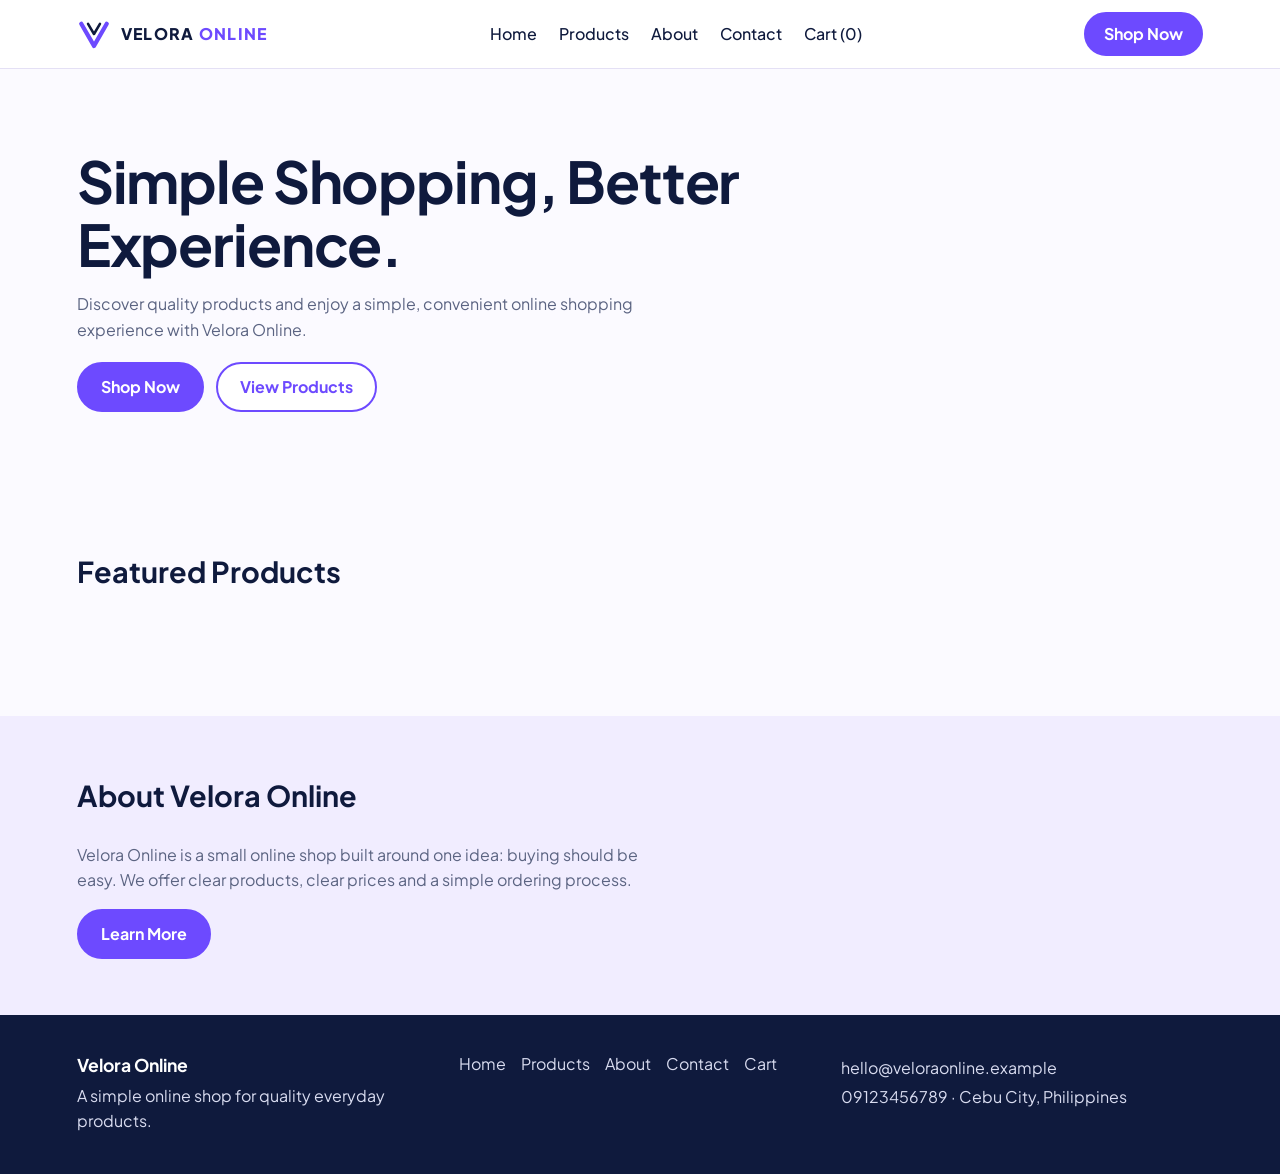
==== index.html @ 1c0838ac "Create index.html for Velora Online homepage This HTML file serves as the main structure for the Vel" ====
<!DOCTYPE html>
<html lang="en">
<head>
  <meta charset="UTF-8">
  <meta name="viewport" content="width=device-width, initial-scale=1">
  <title>Home - Velora Online</title>
  <link rel="preconnect" href="https://fonts.googleapis.com">
  <link href="https://fonts.googleapis.com/css2?family=Plus+Jakarta+Sans:wght@400;500;700;800&display=swap" rel="stylesheet">
  <link rel="stylesheet" href="style.css">
  <link rel="stylesheet" href="https://pyscript.net/releases/2024.5.2/core.css">
  <script type="module" src="https://pyscript.net/releases/2024.5.2/core.js"></script>
</head>
<body>
  <header class="site-header">
    <a href="index.html" class="logo" aria-label="Velora Online home">
      <svg class="logo-mark" viewBox="0 0 40 40" aria-hidden="true"><path d="M5 8 L20 34 L35 8" fill="none" stroke="#6d4aff" stroke-width="5" stroke-linecap="round" stroke-linejoin="round"/><path d="M13 8 L20 20 L27 8" fill="none" stroke="#0f1a3d" stroke-width="3" stroke-linecap="round" stroke-linejoin="round"/></svg>
      <span class="logo-text">VELORA <span>ONLINE</span></span>
    </a>
    <nav>
      <a href="index.html">Home</a>
      <a href="products.html">Products</a>
      <a href="about.html">About</a>
      <a href="contact.html">Contact</a>
      <a href="cart.html">Cart (<span class="cart-count">0</span>)</a>
    </nav>
    <a href="products.html" class="btn btn-small">Shop Now</a>
  </header>
  <main>
    <section class="hero">
      <h1>Simple Shopping, Better Experience.</h1>
      <p>Discover quality products and enjoy a simple, convenient online shopping experience with Velora Online.</p>
      <div class="hero-buttons">
        <a href="products.html" class="btn">Shop Now</a>
        <a href="products.html" class="btn btn-outline">View Products</a>
      </div>
    </section>
    <section class="section">
      <h2>Featured Products</h2>
      <p id="cart-message" class="message" role="status"></p>
      <div id="featured-grid" class="grid"></div>
    </section>
    <section class="section tint">
      <h2>About Velora Online</h2>
      <p class="text">Velora Online is a small online shop built around one idea: buying should be easy. We offer clear products, clear prices and a simple ordering process.</p>
      <a href="about.html" class="btn">Learn More</a>
    </section>
  </main>
  <footer class="site-footer">
    <div>
      <strong>Velora Online</strong>
      <p>A simple online shop for quality everyday products.</p>
    </div>
    <div>
      <a href="index.html">Home</a> <a href="products.html">Products</a> <a href="about.html">About</a> <a href="contact.html">Contact</a> <a href="cart.html">Cart</a>
    </div>
    <div>
      <p>hello@veloraonline.example</p>
      <p>09123456789 · Cebu City, Philippines</p>
    </div>
  </footer>
  <script type="py" src="main.py"></script>
</body>
</html>
---- style.css ----
:root { --navy:#0f1a3d; --violet:#6d4aff; --soft:#f1edff; --bg:#fbfaff; --muted:#5b6482; --line:#e4e0f5; --red:#c0264b; }
* { box-sizing: border-box; }
html { scroll-behavior: smooth; }
body { margin:0; font-family:"Plus Jakarta Sans",system-ui,sans-serif; color:var(--navy); background:var(--bg); line-height:1.6; overflow-x:hidden; }
[hidden] { display:none !important; }
img { max-width:100%; display:block; }

/* Header */
.site-header { position:sticky; top:0; z-index:10; display:flex; flex-wrap:wrap; justify-content:space-between; align-items:center; gap:10px 20px; padding:12px 6vw; background:#fff; border-bottom:1px solid var(--line); }
.logo { display:flex; align-items:center; gap:10px; text-decoration:none; color:var(--navy); }
.logo-mark { width:34px; height:34px; }
.logo-text { font-weight:800; letter-spacing:.08em; }
.logo-text span { color:var(--violet); }
nav { display:flex; flex-wrap:wrap; gap:8px 22px; }
nav a { color:var(--navy); text-decoration:none; font-weight:500; }
nav a:hover { color:var(--violet); }

/* Buttons */
.btn { display:inline-block; border:2px solid var(--violet); cursor:pointer; padding:10px 22px; border-radius:999px; background:var(--violet); color:#fff; font:inherit; font-weight:700; text-decoration:none; text-align:center; transition:transform .15s, background .15s; }
.btn:hover { background:#5636e6; transform:translateY(-2px); }
.btn-outline { background:#fff; color:var(--violet); }
.btn-outline:hover { background:var(--soft); }
.btn-small { padding:7px 18px; }
a:focus-visible, button:focus-visible, input:focus-visible, textarea:focus-visible { outline:3px solid var(--violet); outline-offset:2px; }

/* Layout */
.hero { padding:80px 6vw; max-width:900px; }
.hero h1 { margin:0 0 16px; font-size:clamp(2.2rem,6vw,3.6rem); line-height:1.1; letter-spacing:-.02em; }
.hero p, .text { max-width:600px; color:var(--muted); }
.hero-buttons, .card-buttons { display:flex; flex-wrap:wrap; gap:12px; margin-top:20px; }
.section { padding:56px 6vw; }
.section h2 { margin:0 0 24px; font-size:1.8rem; }
.tint { background:var(--soft); }
.grid { display:grid; grid-template-columns:repeat(auto-fit,minmax(230px,1fr)); gap:22px; }
.card { background:#fff; border:1px solid var(--line); border-radius:20px; padding:22px; }
.card h3 { margin:0 0 8px; }
.product-card { transition:box-shadow .2s, transform .2s; }
.product-card:hover { transform:translateY(-4px); box-shadow:0 12px 28px rgba(109,74,255,.15); }
.product-card img { border-radius:14px; margin-bottom:12px; width:100%; }
.product-card p { margin:0 0 6px; color:var(--muted); }
.price { color:var(--navy) !important; font-weight:800; font-size:1.3rem; }
.message { color:var(--violet); font-weight:700; min-height:1.6em; }

/* Product details */
.detail { display:grid; grid-template-columns:repeat(auto-fit,minmax(260px,1fr)); gap:28px; }
.detail img { border-radius:16px; width:100%; }
.detail h1 { margin:0; }
.qty-box { display:flex; align-items:center; gap:8px; }
.qty-btn { width:40px; height:40px; border-radius:50%; border:1px solid var(--line); background:#fff; font-size:1.2rem; cursor:pointer; color:var(--navy); }
.qty-btn:hover { background:var(--soft); }
.qty-box input { width:70px; text-align:center; }

/* Forms */
label { display:block; margin:14px 0 6px; font-weight:700; }
input, textarea { width:100%; padding:11px 14px; border:1px solid var(--line); border-radius:12px; font:inherit; color:var(--navy); background:#fff; }
form .btn { margin-top:16px; }
.error { color:var(--red); font-weight:500; margin:6px 0 0; min-height:1.2em; }
.hint { color:var(--muted); font-size:.9rem; margin:6px 0 0; }
.order-layout { display:grid; grid-template-columns:repeat(auto-fit,minmax(280px,1fr)); gap:22px; align-items:start; }
.confirm { max-width:520px; }

/* Cart */
.cart-row { display:grid; grid-template-columns:80px 1fr auto auto auto; gap:14px; align-items:center; padding:14px; background:#fff; border:1px solid var(--line); border-radius:16px; margin-bottom:12px; }
.cart-row img { border-radius:10px; width:80px; }
.cart-row .qty-box span { min-width:24px; text-align:center; font-weight:700; }
.remove-btn { border:0; background:none; color:var(--red); font-weight:700; cursor:pointer; font:inherit; }
.summary { max-width:520px; margin-top:20px; }
.results { margin:0 0 8px; }
.results div { display:flex; justify-content:space-between; gap:12px; padding:7px 0; }
.results dt { color:var(--muted); }
.results dd { margin:0; font-weight:700; }
.results .total dt, .results .total dd { color:var(--navy); font-size:1.15rem; font-weight:800; }
.order-items { padding-left:18px; color:var(--muted); }

/* Footer */
.site-footer { display:grid; grid-template-columns:repeat(auto-fit,minmax(220px,1fr)); gap:20px; background:var(--navy); color:#d9dcf0; padding:36px 6vw; }
.site-footer a { color:#d9dcf0; margin-right:12px; text-decoration:none; }
.site-footer a:hover { text-decoration:underline; }
.site-footer strong { color:#fff; font-size:1.1rem; }
.site-footer p { margin:4px 0; }

@media (max-width:640px) {
  .site-header { flex-direction:column; align-items:flex-start; }
  .cart-row { grid-template-columns:70px 1fr; }
  .cart-row img { width:70px; }
}
@media (prefers-reduced-motion:reduce) { html { scroll-behavior:auto; } .btn, .product-card { transition:none; } }
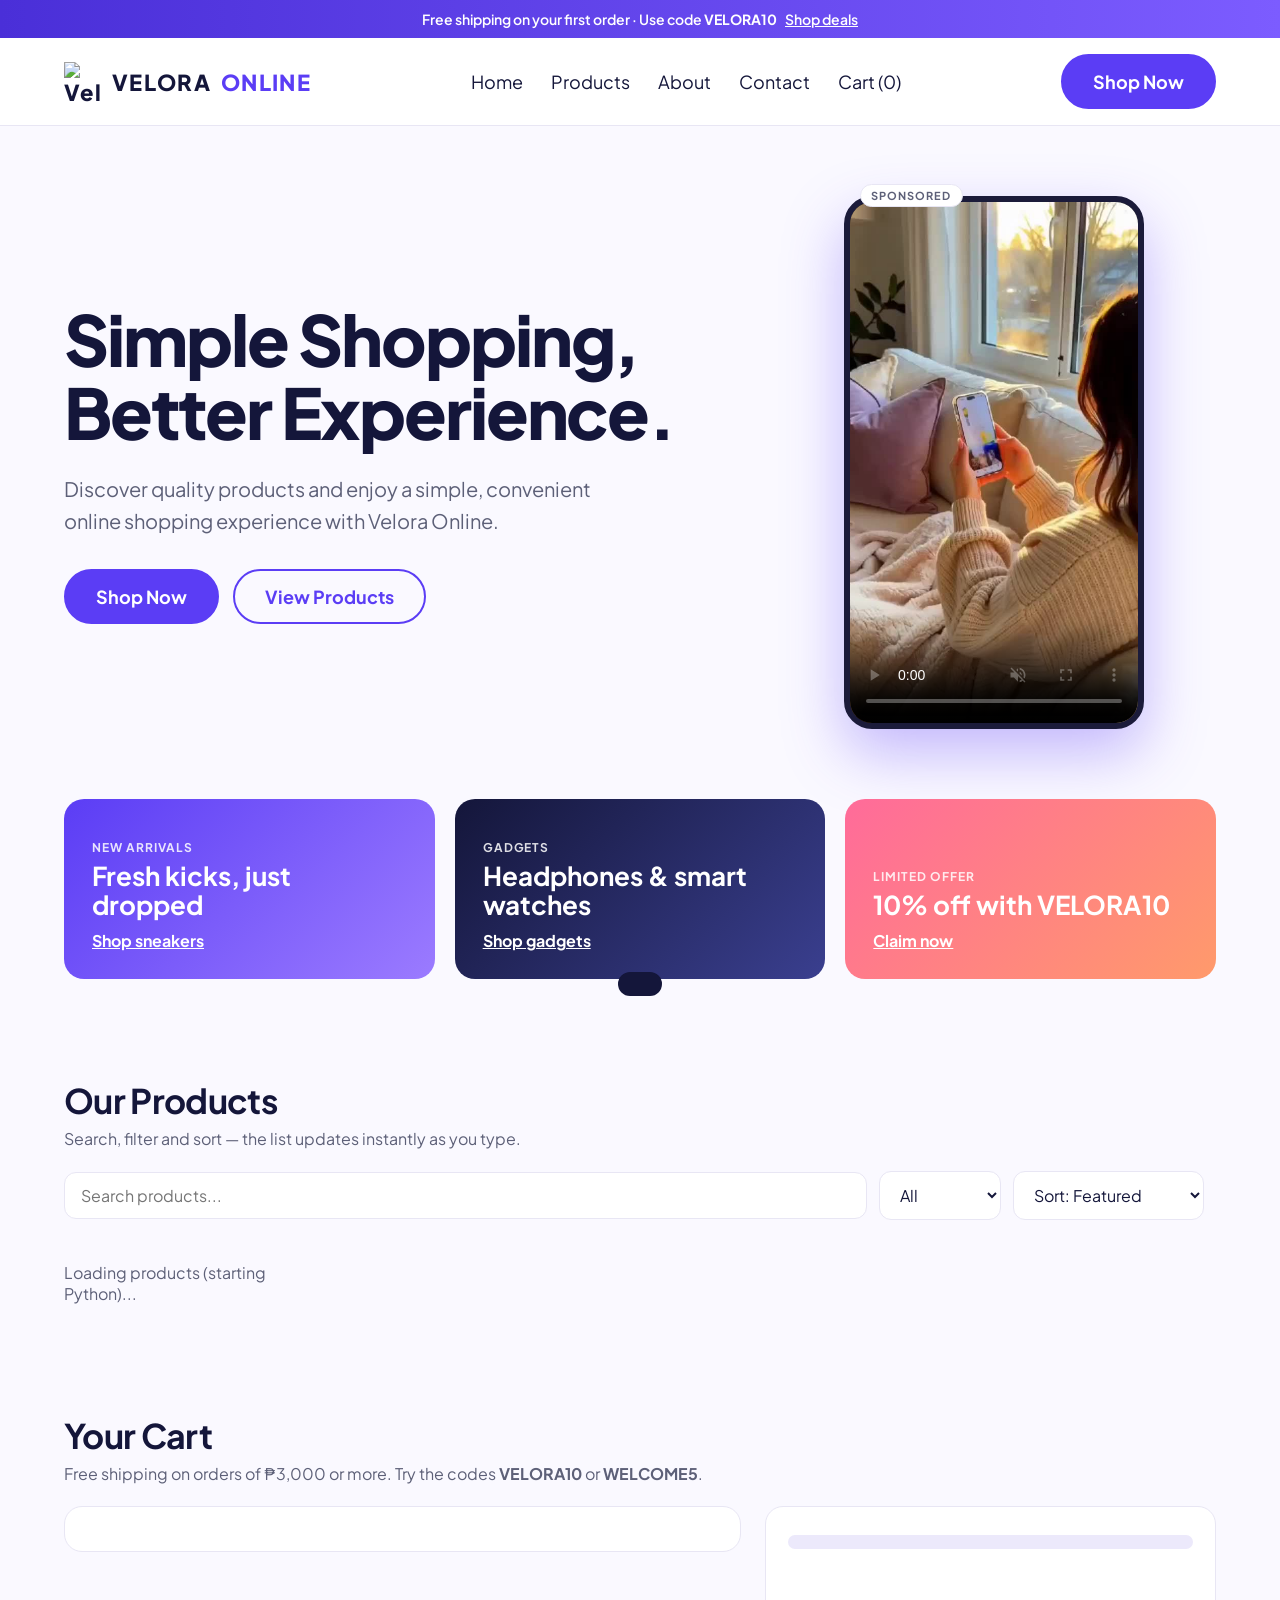
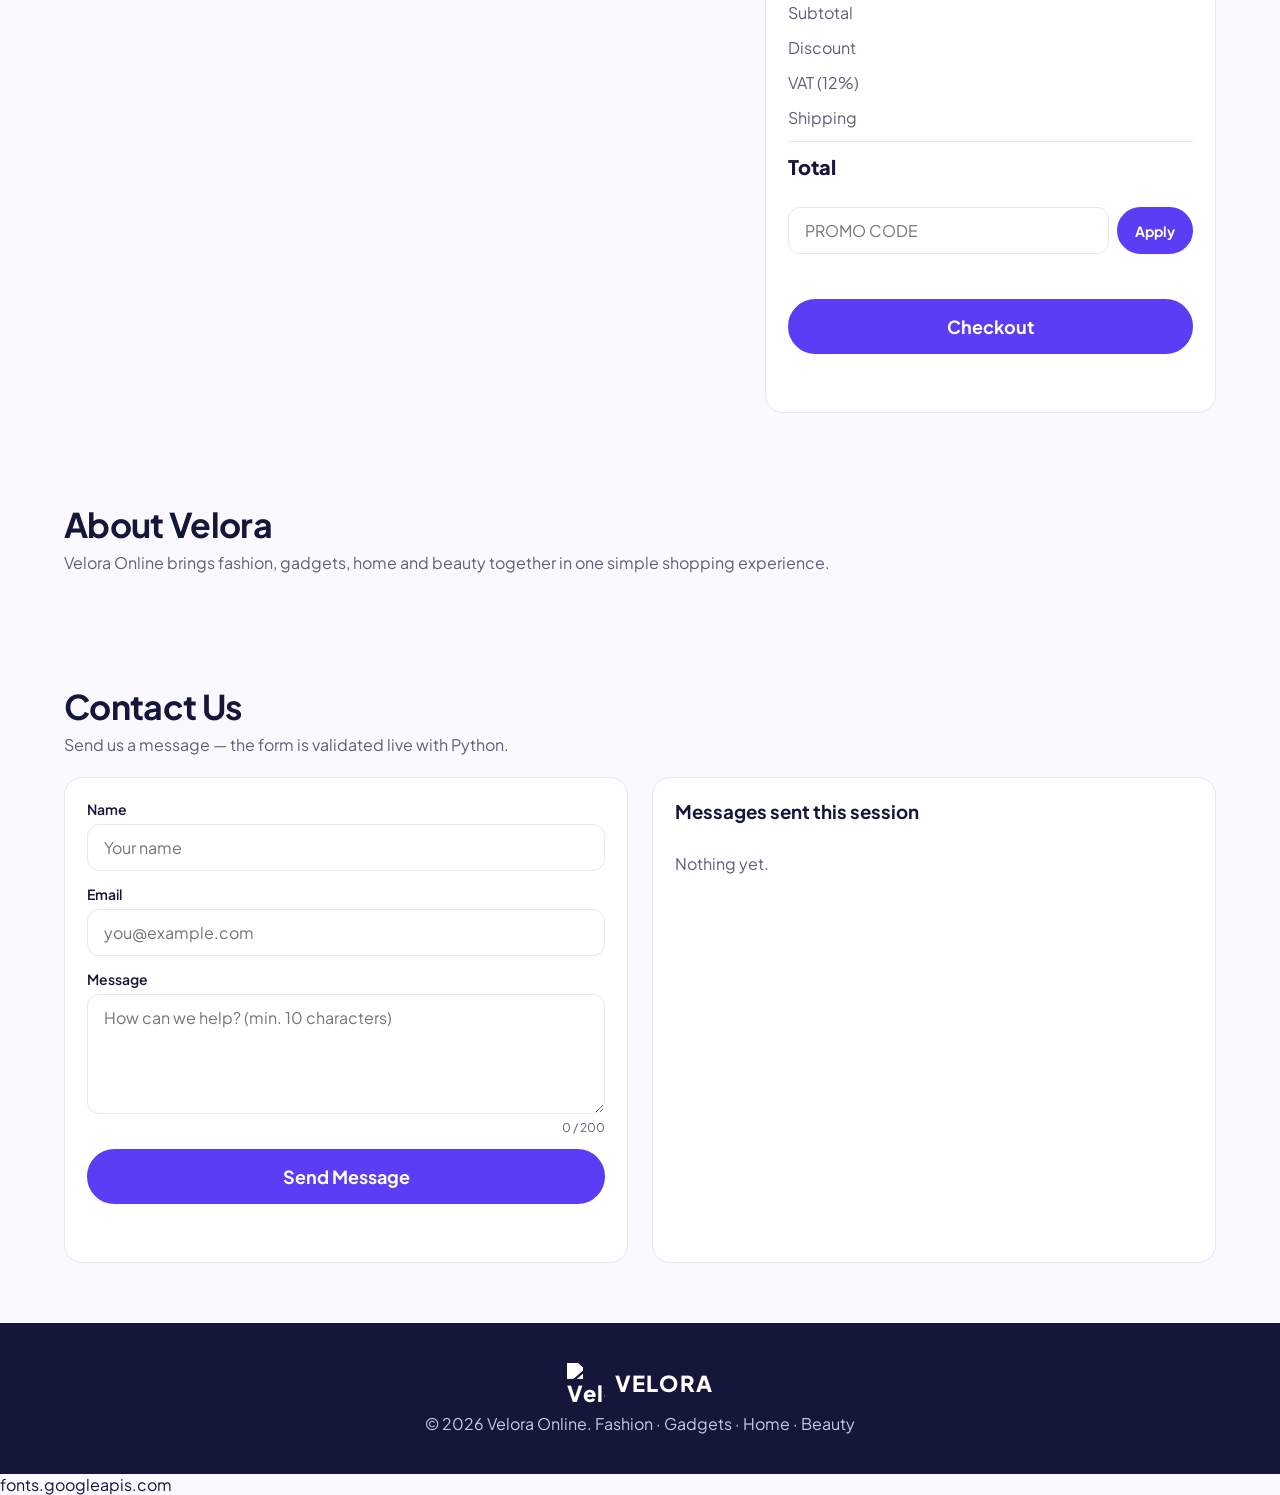
==== commit 46ed2625: "Update index.html" ====
--- a/index.html
+++ b/index.html
@@ -1,63 +1,399 @@
 <!DOCTYPE html>
 <html lang="en">
 <head>
-  <meta charset="UTF-8">
-  <meta name="viewport" content="width=device-width, initial-scale=1">
-  <title>Home - Velora Online</title>
-  <link rel="preconnect" href="https://fonts.googleapis.com">
-  <link href="https://fonts.googleapis.com/css2?family=Plus+Jakarta+Sans:wght@400;500;700;800&display=swap" rel="stylesheet">
-  <link rel="stylesheet" href="style.css">
-  <link rel="stylesheet" href="https://pyscript.net/releases/2024.5.2/core.css">
-  <script type="module" src="https://pyscript.net/releases/2024.5.2/core.js"></script>
+<meta charset="UTF-8">
+<meta name="viewport" content="width=device-width, initial-scale=1">
+<title>Home - Velora Online</title>
+<link rel="icon" href="logo.svg" type="image/svg+xml">
+<link href="https://fonts.googleapis.com/css2?family=Plus+Jakarta+Sans:wght@400;500;600;700;800&display=swap" rel="stylesheet">
+<style>
+:root{--brand:#5b3df5;--ink:#14163a;--muted:#5d6078;--bg:#faf9ff;--line:#e8e6f4}
+*{box-sizing:border-box;margin:0;padding:0}
+body{font-family:'Plus Jakarta Sans',system-ui,sans-serif;color:var(--ink);background:var(--bg)}
+a{color:inherit;text-decoration:none}
+.topbar{background:linear-gradient(90deg,#4a2fd8,#7c5cff);color:#fff;text-align:center;padding:10px 16px;font-size:14px;font-weight:600}
+.topbar a{text-decoration:underline;margin-left:8px}
+header{background:#fff;border-bottom:1px solid var(--line);position:sticky;top:0;z-index:10}
+.nav{max-width:1200px;margin:auto;display:flex;align-items:center;justify-content:space-between;padding:16px 24px;gap:16px}
+.logo{display:flex;align-items:center;gap:10px;font-weight:800;letter-spacing:.06em;font-size:22px}
+.logo img{width:38px;height:40px}
+.logo span{color:var(--brand)}
+nav{display:flex;gap:28px;font-size:18px}
+nav a:hover{color:var(--brand)}
+.btn{display:inline-block;background:var(--brand);color:#fff;font-weight:700;padding:14px 30px;border-radius:999px;border:2px solid var(--brand);font-size:18px;transition:.2s}
+.btn:hover{background:#4630d0}
+.btn.ghost{background:transparent;color:var(--brand)}
+.btn.ghost:hover{background:#efeaff}
+.hero{max-width:1200px;margin:auto;padding:70px 24px;display:grid;grid-template-columns:1.2fr .8fr;gap:40px;align-items:center}
+.hero h1{font-size:clamp(38px,5.5vw,70px);line-height:1.05;letter-spacing:-.03em;font-weight:800}
+.hero p{color:var(--muted);font-size:20px;line-height:1.6;margin:24px 0 32px;max-width:560px}
+.cta{display:flex;gap:14px;flex-wrap:wrap}
+.ad{justify-self:center;width:100%;max-width:300px;position:relative}
+.ad .tag{position:absolute;top:-12px;left:16px;background:#fff;color:var(--muted);font-size:11px;font-weight:700;letter-spacing:.1em;padding:4px 10px;border-radius:999px;border:1px solid var(--line);z-index:2}
+.phone{border-radius:28px;overflow:hidden;box-shadow:0 24px 60px rgba(91,61,245,.35);background:#000;aspect-ratio:9/16;border:6px solid #1b1b3a}
+.phone video{width:100%;height:100%;object-fit:cover;display:block}
+.promos{max-width:1200px;margin:0 auto;padding:0 24px 70px;display:grid;grid-template-columns:repeat(3,1fr);gap:20px}
+.promo{border-radius:20px;padding:28px;color:#fff;min-height:180px;display:flex;flex-direction:column;justify-content:flex-end;position:relative;overflow:hidden}
+.promo small{font-weight:700;letter-spacing:.08em;opacity:.85;font-size:12px}
+.promo h3{font-size:26px;margin:6px 0 10px;line-height:1.15}
+.promo a{font-weight:700;text-decoration:underline}
+.p1{background:linear-gradient(135deg,#5b3df5,#9b7bff)}
+.p2{background:linear-gradient(135deg,#14163a,#3a3f8f)}
+.p3{background:linear-gradient(135deg,#ff6b9a,#ff9a6b)}
+.promo::after{content:"";position:absolute;right:-30px;top:-30px;width:130px;height:130px;background:url(logo.svg) center/contain no-repeat;opacity:.15;filter:brightness(10)}
+footer{background:var(--ink);color:#c9cbe6;padding:40px 24px;text-align:center}
+footer .logo{justify-content:center;color:#fff;margin-bottom:10px}
+@media(max-width:860px){nav{display:none}.hero{grid-template-columns:1fr;padding-top:40px}.promos{grid-template-columns:1fr}.nav .btn{padding:10px 20px;font-size:16px}}
+
+section.block{max-width:1200px;margin:0 auto;padding:30px 24px 60px}
+section.block h2{font-size:34px;letter-spacing:-.02em;margin-bottom:6px}
+section.block .sub{color:var(--muted);margin-bottom:22px}
+.tools{display:flex;gap:12px;flex-wrap:wrap;margin-bottom:22px;align-items:center}
+.tools input,.tools select,.field input,.field textarea,.promo-row input{font:inherit;padding:12px 16px;border:1.5px solid var(--line);border-radius:12px;background:#fff;color:var(--ink);outline:none}
+.tools input{flex:1;min-width:200px}
+.tools input:focus,.tools select:focus,.field input:focus,.field textarea:focus,.promo-row input:focus{border-color:var(--brand)}
+#result-count{color:var(--muted);font-size:14px;margin-left:auto}
+.grid{display:grid;grid-template-columns:repeat(auto-fill,minmax(230px,1fr));gap:18px}
+.card{background:#fff;border:1px solid var(--line);border-radius:18px;padding:18px;display:flex;flex-direction:column;gap:6px;transition:.2s}
+.card:hover{transform:translateY(-3px);box-shadow:0 12px 30px rgba(91,61,245,.15)}
+.thumb{height:130px;border-radius:12px;background:linear-gradient(135deg,#efeaff,#dcd2ff);display:grid;place-items:center;font-size:56px;margin-bottom:6px}
+.card small{color:var(--brand);font-weight:700;letter-spacing:.06em;font-size:11px;text-transform:uppercase}
+.card h3{font-size:17px}
+.row{display:flex;justify-content:space-between;align-items:center;margin-top:auto;padding-top:8px}
+.btn.sm{padding:8px 16px;font-size:14px;cursor:pointer;font-family:inherit}
+.empty{color:var(--muted);padding:20px 0}
+.cart-wrap{display:grid;grid-template-columns:1.5fr 1fr;gap:24px;align-items:start}
+.panel{background:#fff;border:1px solid var(--line);border-radius:18px;padding:22px}
+.item{display:grid;grid-template-columns:44px 1fr auto auto 28px;gap:12px;align-items:center;padding:12px 0;border-bottom:1px solid var(--line)}
+.item:last-child{border-bottom:0}
+.item .em{font-size:30px;text-align:center}
+.item small{display:block;color:var(--muted)}
+.qty{display:flex;align-items:center;gap:8px}
+.qty button,.x{border:1px solid var(--line);background:#fff;border-radius:8px;width:28px;height:28px;cursor:pointer;font-size:15px}
+.qty button:hover,.x:hover{background:#efeaff;border-color:var(--brand)}
+.x{border:0;color:#c0392b}
+.line{min-width:90px;text-align:right}
+.sum div{display:flex;justify-content:space-between;padding:7px 0;color:var(--muted)}
+.sum .total{color:var(--ink);font-weight:800;font-size:20px;border-top:1px solid var(--line);margin-top:6px;padding-top:12px}
+.promo-row{display:flex;gap:8px;margin:14px 0 6px}
+.promo-row input{flex:1;min-width:0;text-transform:uppercase}
+.msg{min-height:22px;font-size:14px;margin:4px 0 10px}
+.ok{color:#1f8f4e}.err{color:#c0392b}
+.bar{height:8px;background:#ece9fb;border-radius:99px;overflow:hidden;margin:6px 0 14px}
+.bar i{display:block;height:100%;width:0;background:linear-gradient(90deg,#5b3df5,#9b7bff);transition:width .3s}
+.full{width:100%;text-align:center;cursor:pointer;font-family:inherit}
+.contact{display:grid;grid-template-columns:1fr 1fr;gap:24px}
+.field{display:flex;flex-direction:column;gap:6px;margin-bottom:14px}
+.field label{font-weight:600;font-size:14px}
+.field textarea{min-height:120px;resize:vertical}
+.count{font-size:12px;color:var(--muted);text-align:right}
+#toast{position:fixed;bottom:24px;left:50%;transform:translate(-50%,120px);background:var(--ink);color:#fff;padding:12px 22px;border-radius:999px;font-weight:600;transition:.3s;z-index:50}
+#toast.show{transform:translate(-50%,0)}
+@media(max-width:860px){.cart-wrap,.contact{grid-template-columns:1fr}.item{grid-template-columns:36px 1fr auto 28px}.line{display:none}}
+</style>
+<link rel="stylesheet" href="https://pyscript.net/releases/2024.11.1/core.css">
+<script type="module" src="https://pyscript.net/releases/2024.11.1/core.js"></script>
 </head>
 <body>
-  <header class="site-header">
-    <a href="index.html" class="logo" aria-label="Velora Online home">
-      <svg class="logo-mark" viewBox="0 0 40 40" aria-hidden="true"><path d="M5 8 L20 34 L35 8" fill="none" stroke="#6d4aff" stroke-width="5" stroke-linecap="round" stroke-linejoin="round"/><path d="M13 8 L20 20 L27 8" fill="none" stroke="#0f1a3d" stroke-width="3" stroke-linecap="round" stroke-linejoin="round"/></svg>
-      <span class="logo-text">VELORA <span>ONLINE</span></span>
-    </a>
-    <nav>
-      <a href="index.html">Home</a>
-      <a href="products.html">Products</a>
-      <a href="about.html">About</a>
-      <a href="contact.html">Contact</a>
-      <a href="cart.html">Cart (<span class="cart-count">0</span>)</a>
-    </nav>
-    <a href="products.html" class="btn btn-small">Shop Now</a>
-  </header>
-  <main>
-    <section class="hero">
-      <h1>Simple Shopping, Better Experience.</h1>
-      <p>Discover quality products and enjoy a simple, convenient online shopping experience with Velora Online.</p>
-      <div class="hero-buttons">
-        <a href="products.html" class="btn">Shop Now</a>
-        <a href="products.html" class="btn btn-outline">View Products</a>
-      </div>
-    </section>
-    <section class="section">
-      <h2>Featured Products</h2>
-      <p id="cart-message" class="message" role="status"></p>
-      <div id="featured-grid" class="grid"></div>
-    </section>
-    <section class="section tint">
-      <h2>About Velora Online</h2>
-      <p class="text">Velora Online is a small online shop built around one idea: buying should be easy. We offer clear products, clear prices and a simple ordering process.</p>
-      <a href="about.html" class="btn">Learn More</a>
-    </section>
-  </main>
-  <footer class="site-footer">
-    <div>
-      <strong>Velora Online</strong>
-      <p>A simple online shop for quality everyday products.</p>
+<div class="topbar">Free shipping on your first order · Use code <b>VELORA10</b><a href="#products">Shop deals</a></div>
+<header>
+  <div class="nav">
+    <a class="logo" href="#"><img src="logo.svg" alt="Velora logo"> VELORA <span>ONLINE</span></a>
+    <nav><a href="#">Home</a><a href="#products">Products</a><a href="#about">About</a><a href="#contact">Contact</a><a id="cart-link" href="#cart">Cart (0)</a></nav>
+    <a class="btn" href="#products">Shop Now</a>
+  </div>
+</header>
+
+<section class="hero">
+  <div>
+    <h1>Simple Shopping, Better Experience.</h1>
+    <p>Discover quality products and enjoy a simple, convenient online shopping experience with Velora Online.</p>
+    <div class="cta"><a class="btn" href="#products">Shop Now</a><a class="btn ghost" href="#products">View Products</a></div>
+  </div>
+  <aside class="ad">
+    <span class="tag">SPONSORED</span>
+    <div class="phone">
+      <video src="ad.mp4" poster="poster.jpg" autoplay muted loop playsinline controls></video>
     </div>
-    <div>
-      <a href="index.html">Home</a> <a href="products.html">Products</a> <a href="about.html">About</a> <a href="contact.html">Contact</a> <a href="cart.html">Cart</a>
+  </aside>
+</section>
+
+<section class="promos">
+  <div class="promo p1"><small>NEW ARRIVALS</small><h3>Fresh kicks, just dropped</h3><a href="#">Shop sneakers</a></div>
+  <div class="promo p2"><small>GADGETS</small><h3>Headphones &amp; smart watches</h3><a href="#">Shop gadgets</a></div>
+  <div class="promo p3"><small>LIMITED OFFER</small><h3>10% off with VELORA10</h3><a href="#">Claim now</a></div>
+</section>
+
+
+<section class="block" id="shop">
+  <h2 id="products">Our Products</h2>
+  <p class="sub">Search, filter and sort &mdash; the list updates instantly as you type.</p>
+  <div class="tools">
+    <input id="search" type="search" placeholder="Search products...">
+    <select id="category"><option>All</option><option>Fashion</option><option>Gadgets</option><option>Home</option><option>Beauty</option></select>
+    <select id="sort"><option value="default">Sort: Featured</option><option value="low">Price: Low to High</option><option value="high">Price: High to Low</option></select>
+    <span id="result-count"></span>
+  </div>
+  <div class="grid" id="product-grid"><p class="empty">Loading products (starting Python)...</p></div>
+</section>
+
+<section class="block" id="cart">
+  <h2>Your Cart</h2>
+  <p class="sub">Free shipping on orders of &#8369;3,000 or more. Try the codes <b>VELORA10</b> or <b>WELCOME5</b>.</p>
+  <div class="cart-wrap">
+    <div class="panel" id="cart-items"></div>
+    <div class="panel sum">
+      <div class="bar"><i id="ship-bar"></i></div>
+      <p class="msg" id="ship-msg"></p>
+      <div><span>Subtotal</span><span id="subtotal"></span></div>
+      <div><span id="disc-label">Discount</span><span id="discount"></span></div>
+      <div><span>VAT (12%)</span><span id="tax"></span></div>
+      <div><span>Shipping</span><span id="shipping"></span></div>
+      <div class="total"><span>Total</span><span id="total"></span></div>
+      <div class="promo-row"><input id="promo" placeholder="Promo code"><button class="btn sm" id="apply-promo">Apply</button></div>
+      <p class="msg" id="promo-msg"></p>
+      <button class="btn full" id="checkout">Checkout</button>
+      <p class="msg" id="order-msg"></p>
     </div>
-    <div>
-      <p>hello@veloraonline.example</p>
-      <p>09123456789 · Cebu City, Philippines</p>
-    </div>
-  </footer>
-  <script type="py" src="main.py"></script>
+  </div>
+</section>
+
+<section class="block" id="about">
+  <h2>About Velora</h2>
+  <p class="sub">Velora Online brings fashion, gadgets, home and beauty together in one simple shopping experience.</p>
+</section>
+
+<section class="block">
+  <h2>Contact Us</h2>
+  <p class="sub">Send us a message &mdash; the form is validated live with Python.</p>
+  <div class="contact">
+    <form class="panel" id="contact-form" novalidate>
+      <div class="field"><label for="name">Name</label><input id="name" placeholder="Your name"></div>
+      <div class="field"><label for="email">Email</label><input id="email" type="email" placeholder="you@example.com"></div>
+      <div class="field"><label for="message">Message</label><textarea id="message" maxlength="200" placeholder="How can we help? (min. 10 characters)"></textarea><div class="count" id="char-count">0 / 200</div></div>
+      <button class="btn full" type="submit">Send Message</button>
+      <p class="msg" id="form-status"></p>
+    </form>
+    <div class="panel" id="inbox"><h3 style="margin-bottom:10px">Messages sent this session</h3><p class="empty" id="inbox-empty">Nothing yet.</p><div id="inbox-list"></div></div>
+  </div>
+</section>
+
+<div id="toast"></div>
+
+<footer id="contact">
+  <div class="logo"><img src="logo.svg" alt="Velora logo" style="filter:brightness(10)"> VELORA</div>
+  <p>© 2026 Velora Online. Fashion · Gadgets · Home · Beauty</p>
+</footer>
+
+<script type="py">
+import random
+from pyscript import document, window
+from pyscript import when
+from pyodide.ffi import create_once_callable
+
+# ---------- Data ----------
+PRODUCTS = [
+    {"id": 1, "name": "Classic White Sneakers", "cat": "Fashion", "price": 2499, "emoji": "\U0001F45F"},
+    {"id": 2, "name": "Wireless Headphones", "cat": "Gadgets", "price": 4299, "emoji": "\U0001F3A7"},
+    {"id": 3, "name": "Smart Watch", "cat": "Gadgets", "price": 3599, "emoji": "\u231A"},
+    {"id": 4, "name": "Aviator Sunglasses", "cat": "Fashion", "price": 1299, "emoji": "\U0001F576\uFE0F"},
+    {"id": 5, "name": "Signature Perfume", "cat": "Beauty", "price": 1899, "emoji": "\U0001F9F4"},
+    {"id": 6, "name": "Scented Candle", "cat": "Home", "price": 499, "emoji": "\U0001F56F\uFE0F"},
+    {"id": 7, "name": "Denim Jacket", "cat": "Fashion", "price": 2799, "emoji": "\U0001F9E5"},
+    {"id": 8, "name": "Indoor Plant Set", "cat": "Home", "price": 899, "emoji": "\U0001FAB4"},
+]
+BY_ID = {p["id"]: p for p in PRODUCTS}
+PROMOS = {"VELORA10": 0.10, "WELCOME5": 0.05}
+VAT, SHIPPING_FEE, FREE_SHIPPING_AT = 0.12, 150, 3000
+
+cart = {}                      # product id -> quantity
+state = {"rate": 0.0, "code": ""}
+messages = []
+
+def q(sel):
+    return document.querySelector(sel)
+
+def peso(n):
+    return f"\u20b1{n:,.2f}"
+
+def toast(text):
+    t = q("#toast")
+    t.textContent = text
+    t.classList.add("show")
+    window.setTimeout(create_once_callable(lambda: t.classList.remove("show")), 1800)
+
+# ---------- Products (search / filter / sort events) ----------
+def card(p):
+    return (
+        f'''<article class="card"><div class="thumb">{p["emoji"]}</div>
+        <small>{p["cat"]}</small><h3>{p["name"]}</h3>
+        <div class="row"><b>{peso(p["price"])}</b>
+        <button class="btn sm" data-add="{p["id"]}">Add to Cart</button></div></article>'''
+    )
+
+def render_products():
+    text = q("#search").value.strip().lower()
+    cat = q("#category").value
+    sort = q("#sort").value
+    items = [p for p in PRODUCTS if (cat == "All" or p["cat"] == cat) and text in p["name"].lower()]
+    if sort == "low":
+        items.sort(key=lambda p: p["price"])
+    elif sort == "high":
+        items.sort(key=lambda p: p["price"], reverse=True)
+    q("#product-grid").innerHTML = "".join(card(p) for p in items) or '<p class="empty">No products match your search.</p>'
+    q("#result-count").textContent = f"{len(items)} product(s)"
+
+@when("input", "#search")
+def on_search(event):
+    render_products()
+
+@when("change", "#category")
+def on_category(event):
+    render_products()
+
+@when("change", "#sort")
+def on_sort(event):
+    render_products()
+
+@when("click", "#product-grid")
+def on_add(event):
+    btn = event.target.closest("button")
+    if not btn or not btn.hasAttribute("data-add"):
+        return
+    pid = int(btn.getAttribute("data-add"))
+    cart[pid] = cart.get(pid, 0) + 1
+    render_cart()
+    toast(f"Added {BY_ID[pid]['name']} to cart")
+
+# ---------- Cart (calculations + dynamic updates) ----------
+def totals():
+    subtotal = sum(BY_ID[i]["price"] * n for i, n in cart.items())
+    discount = subtotal * state["rate"]
+    tax = (subtotal - discount) * VAT
+    shipping = 0 if (subtotal >= FREE_SHIPPING_AT or subtotal == 0) else SHIPPING_FEE
+    return subtotal, discount, tax, shipping, subtotal - discount + tax + shipping
+
+def render_cart():
+    count = sum(cart.values())
+    q("#cart-link").textContent = f"Cart ({count})"
+    if cart:
+        rows = ""
+        for pid, qty in cart.items():
+            p = BY_ID[pid]
+            rows += (
+                f'''<div class="item"><span class="em">{p["emoji"]}</span>
+                <div><b>{p["name"]}</b><small>{peso(p["price"])} each</small></div>
+                <div class="qty"><button data-dec="{pid}">\u2212</button><span>{qty}</span><button data-inc="{pid}">+</button></div>
+                <b class="line">{peso(p["price"] * qty)}</b>
+                <button class="x" data-remove="{pid}" aria-label="Remove">\u2715</button></div>'''
+            )
+        q("#cart-items").innerHTML = rows
+    else:
+        q("#cart-items").innerHTML = '<p class="empty">Your cart is empty. Add something from the products above!</p>'
+
+    subtotal, discount, tax, shipping, total = totals()
+    q("#subtotal").textContent = peso(subtotal)
+    q("#discount").textContent = "-" + peso(discount)
+    q("#disc-label").textContent = f"Discount ({state['code']})" if state["code"] else "Discount"
+    q("#tax").textContent = peso(tax)
+    q("#shipping").textContent = "Free" if shipping == 0 else peso(shipping)
+    q("#total").textContent = peso(total)
+    pct = min(100, subtotal / FREE_SHIPPING_AT * 100)
+    q("#ship-bar").style.width = f"{pct}%"
+    if subtotal == 0:
+        q("#ship-msg").textContent = ""
+    elif subtotal >= FREE_SHIPPING_AT:
+        q("#ship-msg").textContent = "You've unlocked free shipping!"
+    else:
+        q("#ship-msg").textContent = f"Add {peso(FREE_SHIPPING_AT - subtotal)} more for free shipping"
+
+@when("click", "#cart-items")
+def on_cart_click(event):
+    btn = event.target.closest("button")
+    if not btn:
+        return
+    if btn.hasAttribute("data-inc"):
+        cart[int(btn.getAttribute("data-inc"))] += 1
+    elif btn.hasAttribute("data-dec"):
+        pid = int(btn.getAttribute("data-dec"))
+        cart[pid] -= 1
+        if cart[pid] <= 0:
+            del cart[pid]
+    elif btn.hasAttribute("data-remove"):
+        del cart[int(btn.getAttribute("data-remove"))]
+    render_cart()
+
+@when("click", "#apply-promo")
+def on_promo(event):
+    code = q("#promo").value.strip().upper()
+    msg = q("#promo-msg")
+    if code in PROMOS:
+        state["rate"], state["code"] = PROMOS[code], code
+        msg.textContent = f"Code {code} applied: {int(PROMOS[code] * 100)}% off"
+        msg.className = "msg ok"
+    else:
+        state["rate"], state["code"] = 0.0, ""
+        msg.textContent = "Invalid promo code."
+        msg.className = "msg err"
+    render_cart()
+
+@when("click", "#checkout")
+def on_checkout(event):
+    msg = q("#order-msg")
+    if not cart:
+        msg.textContent = "Your cart is empty."
+        msg.className = "msg err"
+        return
+    total = totals()[4]
+    msg.textContent = f"Order #{random.randint(10000, 99999)} placed! Total paid: {peso(total)}. Thank you!"
+    msg.className = "msg ok"
+    cart.clear()
+    state["rate"], state["code"] = 0.0, ""
+    render_cart()
+
+# ---------- Contact form (user input + submit events) ----------
+@when("input", "#message")
+def on_message_input(event):
+    q("#char-count").textContent = f"{len(q('#message').value)} / 200"
+
+@when("submit", "#contact-form")
+def on_submit(event):
+    event.preventDefault()
+    name = q("#name").value.strip()
+    email = q("#email").value.strip()
+    message = q("#message").value.strip()
+    status = q("#form-status")
+    problems = []
+    if len(name) < 2:
+        problems.append("Please enter your name.")
+    if " " in email or "@" not in email or "." not in email.split("@")[-1]:
+        problems.append("Please enter a valid email.")
+    if len(message) < 10:
+        problems.append("Message must be at least 10 characters.")
+    if problems:
+        status.textContent = " ".join(problems)
+        status.className = "msg err"
+        return
+    messages.append((name, email, message))
+    status.textContent = f"Thanks, {name}! We'll reply to {email} soon."
+    status.className = "msg ok"
+    entry = document.createElement("div")
+    entry.className = "item"
+    entry.style.gridTemplateColumns = "1fr"
+    entry.innerHTML = "<b></b><small></small>"
+    entry.children[0].textContent = f"{name} ({email})"
+    entry.children[1].textContent = message
+    q("#inbox-list").appendChild(entry)
+    q("#inbox-empty").style.display = "none"
+    q("#contact-form").reset()
+    q("#char-count").textContent = "0 / 200"
+    toast("Message sent!")
+
+# ---------- Initial render ----------
+render_products()
+render_cart()
+</script>
+
 </body>
 </html>
+fonts.googleapis.com
